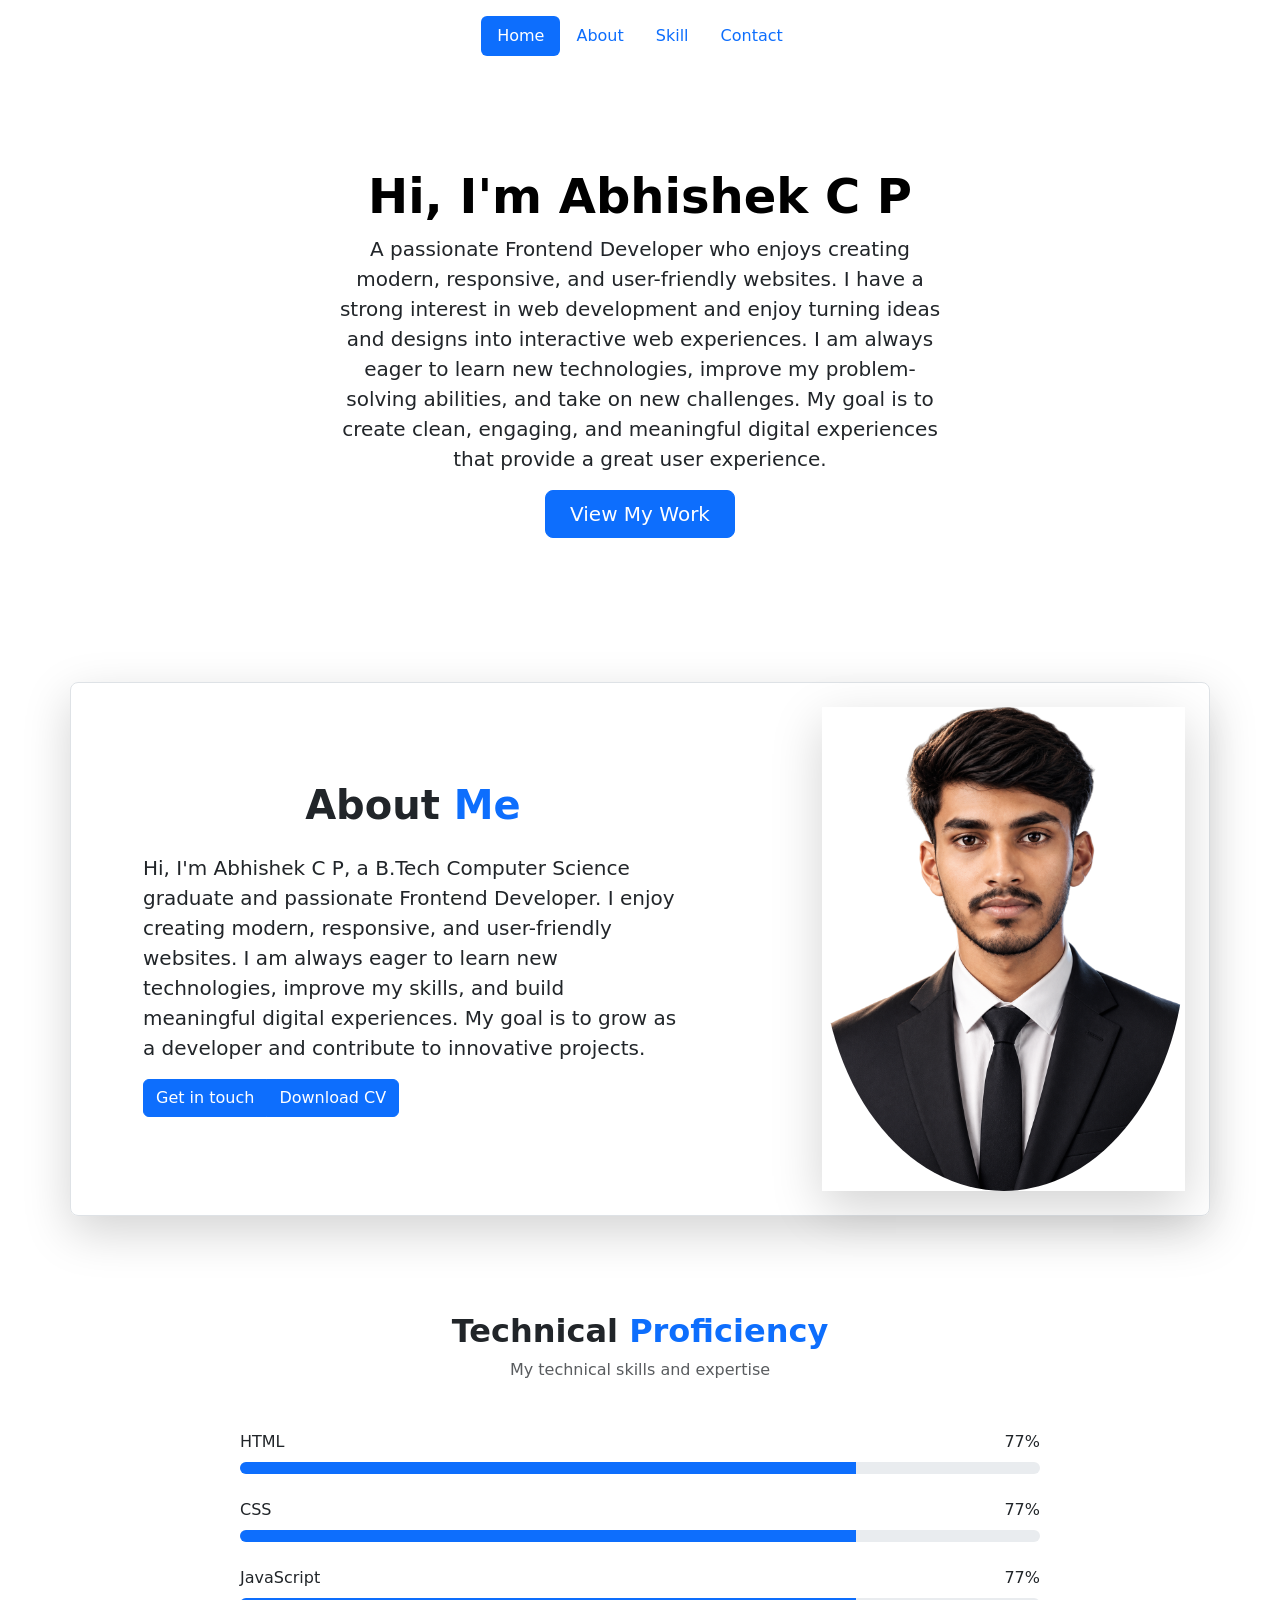
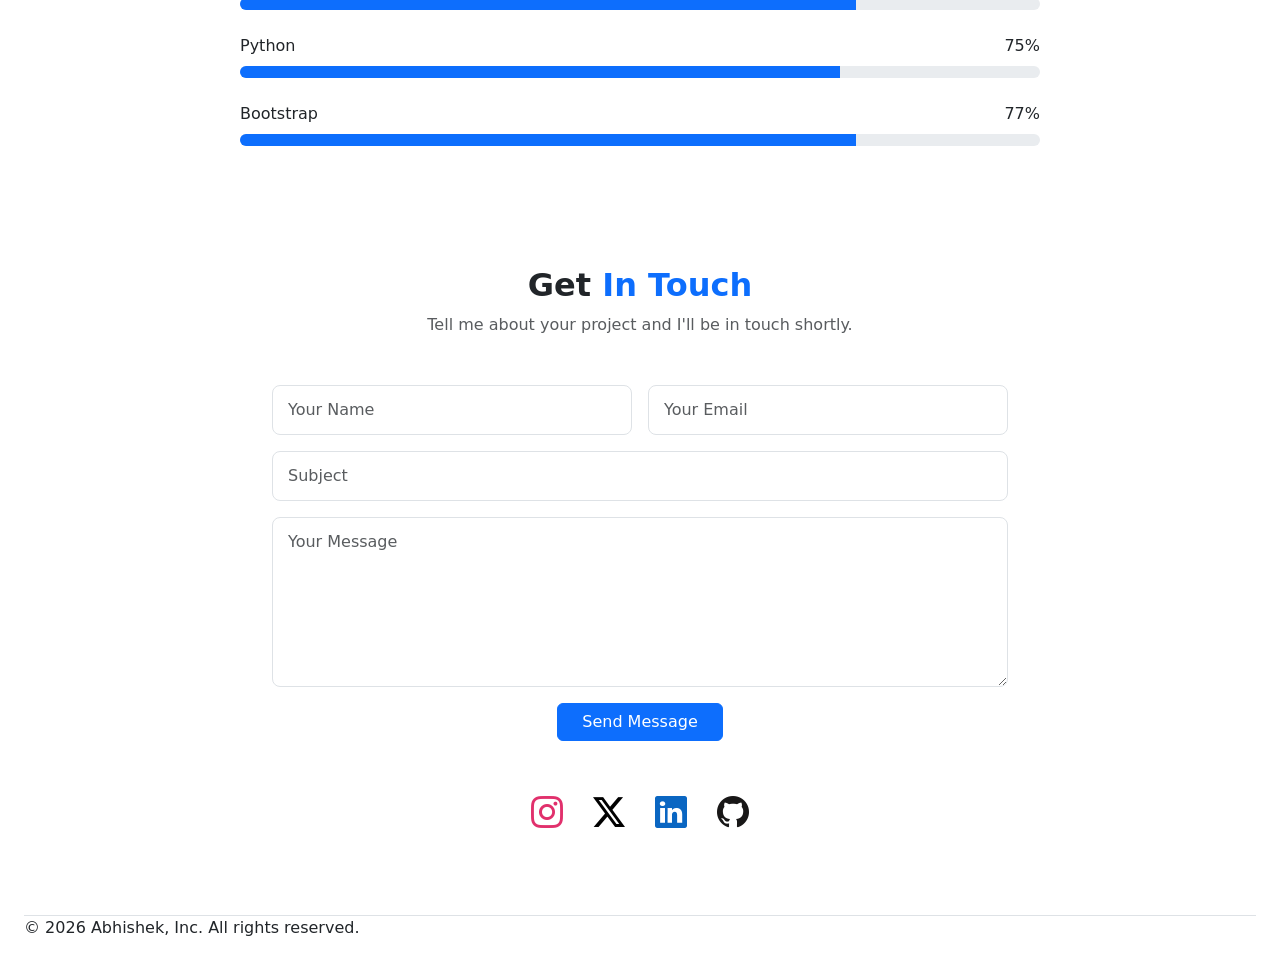
==== index.html @ d49e7604 "Rename portfolio.html to index.html" ====
<!doctype html>
<html lang="en">
  <head>
    <meta charset="utf-8" />
    <meta name="viewport" content="width=device-width, initial-scale=1" />
    <title>Portfolio</title>

    <!-- Bootstrap CSS -->
    <link
      href="https://cdn.jsdelivr.net/npm/bootstrap@5.3.8/dist/css/bootstrap.min.css"
      rel="stylesheet"
      integrity="sha384-sRIl4kxILFvY47J16cr9ZwB07vP4J8+LH7qKQnuqkuIAvNWLzeN8tE5YBujZqJLB"
      crossorigin="anonymous"
    />

    <!-- my  CSS -->
    <link rel="stylesheet" href="./portfolio.css" />
    <!--boottrap icon-->
    <link
  rel="stylesheet"
  href="https://cdn.jsdelivr.net/npm/bootstrap-icons@1.13.1/font/bootstrap-icons.min.css"
/>
  </head>

  <body>
    <!-- Navigation Bar -->
    <header class="d-flex justify-content-center py-3">
      <ul class="nav nav-pills">
        <li class="nav-item">
          <a href="#" class="nav-link active">Home</a>
        </li>
        <li class="nav-item">
          <a href="#about" class="nav-link">About</a>
        </li>
        <li class="nav-item">
          <a href="#skills" class="nav-link">Skill</a>
        </li>
        <li class="nav-item">
          <a href="#contact" class="nav-link">Contact</a>
        </li>
      </ul>
    </header>

    <!-- Home -->
    <section class="px-4 py-5 my-5 text-center">
      <h1 class="display-5 fw-bold text-body-emphasis">
        Hi, I'm Abhishek C P
      </h1>

      <div class="col-lg-6 mx-auto">
        <p class="lead">
          A passionate Frontend Developer who enjoys creating modern,
          responsive, and user-friendly websites. I have a strong interest in
          web development and enjoy turning ideas and designs into interactive
          web experiences. I am always eager to learn new technologies, improve
          my problem-solving abilities, and take on new challenges. My goal is
          to create clean, engaging, and meaningful digital experiences that
          provide a great user experience.
        </p>

        <div class="d-grid gap-2 d-sm-flex justify-content-sm-center">
          <button type="button" class="btn btn-primary btn-lg px-4">
            View My Work
          </button>
        </div>
      </div>
    </section>

    <!-- About Me -->
    <section id="about" class="container py-5">
      <div
        class="row p-4 align-items-center rounded-3 border shadow-lg"
      >
        <div class="col-lg-7 p-3 p-lg-5">
          <h2 class="display-6 fw-bold mb-4 text-center">
            About <span class="text-primary">Me</span>
          </h2>

          <p class="lead">
            Hi, I'm Abhishek C P, a B.Tech Computer Science graduate and
            passionate Frontend Developer. I enjoy creating modern, responsive,
            and user-friendly websites. I am always eager to learn new
            technologies, improve my skills, and build meaningful digital
            experiences. My goal is to grow as a developer and contribute to
            innovative projects.
          </p>

          <div class="btn-group" role="group">
            <button type="button" class="btn btn-primary">
              <a href="#contact" class="text-white text-decoration-none">Get in touch</a>
            </button>

            <button type="button" class="btn btn-primary">
              <a href="./resume.pdf" class="text-white text-decoration-none" download>Download CV</a>
            </button>
          </div>
        </div>

        <div class="col-lg-4 offset-lg-1 p-0 overflow-hidden shadow-lg" style="background-color:#ffffff;">
          <img
            class="img-fluid rounded-circle"
            src="./7082f3d9-29f7-494c-934e-52f96443eb29.png"
            alt="Profile"
          />
        </div>
      </div>
    </section>
    <!--skills-->

<!-- Skills -->
<section id="skills" class="container py-5">
  <div class="text-center mb-5">
    <h2 class="fw-bold">
      Technical <span class="text-primary">Proficiency</span>
    </h2>
    <p class="text-muted">My technical skills and expertise</p>
  </div>

  <div class="skills-showcase">

    <div class="skill-item mb-4">
      <div class="d-flex justify-content-between mb-2">
        <span>HTML</span>
        <span class="percentage">0%</span>
      </div>

      <div class="progress">
        <div
          class="progress-bar"
          data-target="95"
          role="progressbar"
        ></div>
      </div>
    </div>

    <div class="skill-item mb-4">
      <div class="d-flex justify-content-between mb-2">
        <span>CSS</span>
        <span class="percentage">0%</span>
      </div>

      <div class="progress">
        <div
          class="progress-bar"
          data-target="90"
          role="progressbar"
        ></div>
      </div>
    </div>

    <div class="skill-item mb-4">
      <div class="d-flex justify-content-between mb-2">
        <span>JavaScript</span>
        <span class="percentage">0%</span>
      </div>

      <div class="progress">
        <div
          class="progress-bar"
          data-target="80"
          role="progressbar"
        ></div>
      </div>
    </div>

    <div class="skill-item mb-4">
      <div class="d-flex justify-content-between mb-2">
        <span>Python</span>
        <span class="percentage">0%</span>
      </div>

      <div class="progress">
        <div
          class="progress-bar"
          data-target="75"
          role="progressbar"
        ></div>
      </div>
    </div>

    <div class="skill-item mb-4">
      <div class="d-flex justify-content-between mb-2">
        <span>Bootstrap</span>
        <span class="percentage">0%</span>
      </div>

      <div class="progress">
        <div
          class="progress-bar"
          data-target="90"
          role="progressbar"
        ></div>
      </div>
    </div>

  </div>
</section>


    <!-- Contact -->
    <section id="contact" class="py-5">
      <div class="container">
        <div class="text-center mb-5">
          <h2 class="fw-bold">
            Get <span class="text-primary">In Touch</span>
          </h2>

          <p class="text-muted">
            Tell me about your project and I'll be in touch shortly.
          </p>
        </div>

        <div class="row justify-content-center">
          <div class="col-lg-8">
            <form action="https://formspree.io/f/xoeqjdbp" method="post">
              <div class="row g-3">
                <!-- Name -->
                <div class="col-md-6">
                  <input
                    type="text"
                    name="name"
                    class="form-control"
                    placeholder="Your Name"
                    required
                  />
                </div>

                <!-- Email -->
                <div class="col-md-6">
                  <input
                    type="email"
                    name="email"
                    class="form-control"
                    placeholder="Your Email"
                    required
                  />
                </div>

                <!-- Subject -->
                <div class="col-12">
                  <input
                    type="text"
                    name="subject"
                    class="form-control"
                    placeholder="Subject"
                    required
                  />
                </div>

                <!-- Message -->
                <div class="col-12">
                  <textarea
                    name="message"
                    class="form-control"
                    rows="6"
                    placeholder="Your Message"
                    required
                  ></textarea>
                </div>

                <!-- Button -->
                <div class="col-12 text-center">
                  <button type="submit" class="btn btn-primary px-4">
                    Send Message
                  </button>
                </div>
              </div>
            </form>
          </div>
        </div>
<div class="social-links d-flex justify-content-center gap-6 quick mt-5">
<a href="https://www.instagram.com/" target="_blank">
  <i class="bi bi-instagram fs-2"></i>
</a>  <a href="#"><i class="bi bi-twitter-x fs-2"></i></a>
  <a href="https://www.linkedin.com/in/abhishekcp7" target="_blank"><i class="bi bi-linkedin fs-2"></i></a>
  <a href="https://github.com/Abhishekcp07"><i class="bi bi-github fs-2"></i></a>
</div>
      </div>
    </section>

    <!--footer-->

    <div class="d-flex flex-column flex-sm-row justify-content-between  border-top mx-4">
    <p>© 2026 Abhishek, Inc. All rights reserved.</p>
    <ul class="list-unstyled d-flex">
        <li class="ms-3">
            <a class="link-body-emphasis" href="#" aria-label="Instagram">
                <svg class="bi" width="24" height="24">
                    <use xlink:href="#instagram"></use>
                </svg>
            </a>
        </li>
        <li class="ms-3">
            <a class="link-body-emphasis" href="#" aria-label="Facebook">
                <svg class="bi" width="24" height="24" aria-hidden="true">
                    <use xlink:href="#facebook"></use>
                </svg>
            </a>
        </li>
    </ul>
</div>

    <!--  JavaScript -->
    <script src="./portfolio.js"></script>

    <!-- Bootstrap JavaScript -->
    <script
      src="https://cdn.jsdelivr.net/npm/bootstrap@5.3.8/dist/js/bootstrap.bundle.min.js"
      integrity="sha384-FKyoEForCGlyvwx9Hj09JcYn3nv7wiPVlz7YYwJrWVcXK/BmnVDxM+D2scQbITxI"
      crossorigin="anonymous"
    ></script>
  </body>
</html>
---- portfolio.css ----
.contact-section {
  padding: 80px 20px;
  background-color: #f8f9fa;
}

.contact-title {
  text-align: center;
  margin-bottom: 40px;
}

.contact-title h2 {
  font-size: 40px;
  font-weight: 700;
}

.contact-title p {
  color: #6c757d;
  margin-top: 10px;
}

.contact-box {
  max-width: 850px;
  margin: auto;
  background: white;
  padding: 40px;
  border-radius: 15px;
  box-shadow: 0 5px 25px rgba(0, 0, 0, 0.08);
}

.quick {
  display: flex;
  justify-content: center;
  gap: 30px;
  flex-wrap: wrap;
  margin-bottom: 30px;
}

.quick a,
.quick span {
  color: #212529;
  text-decoration: none;
  display: flex;
  align-items: center;
  gap: 8px;
}

.quick i {
  font-size: 20px;
}

/* Social icon colors */

.quick .bi-instagram {
  color: rgb(225, 48, 108);
}

.quick .bi-twitter-x {
  color: #000;
}

.quick .bi-linkedin {
  color: #0a66c2;
}

.quick .bi-github {
  color: #181717;
}

/* Don't change the icon colors on hover */
.quick a:hover {
  text-decoration: none;
}

/* Contact form */

.form-control {
  padding: 12px 15px;
  border-radius: 8px;
}

.form-control:focus {
  box-shadow: 0 0 0 0.2rem rgba(13, 110, 253, 0.15);
}

.btn-submit {
  border: none;
  background-color: #0d6efd;
  color: white;
  padding: 12px 30px;
  border-radius: 8px;
  font-size: 16px;
  margin-top: 10px;
  cursor: pointer;
}

.btn-submit:hover {
  background-color: #0b5ed7;
}

/* Skills */

.skills-showcase {
  max-width: 800px;
  margin: auto;
}

.progress {
  height: 12px;
}

.progress-bar {
  width: 0;
  transition: width 0.2s;
}

/* Mobile */

@media (max-width: 576px) {
  .contact-box {
    padding: 25px 20px;
  }

  .contact-title h2 {
    font-size: 32px;
  }

  .quick {
    flex-direction: column;
    align-items: center;
    gap: 15px;
  }
}
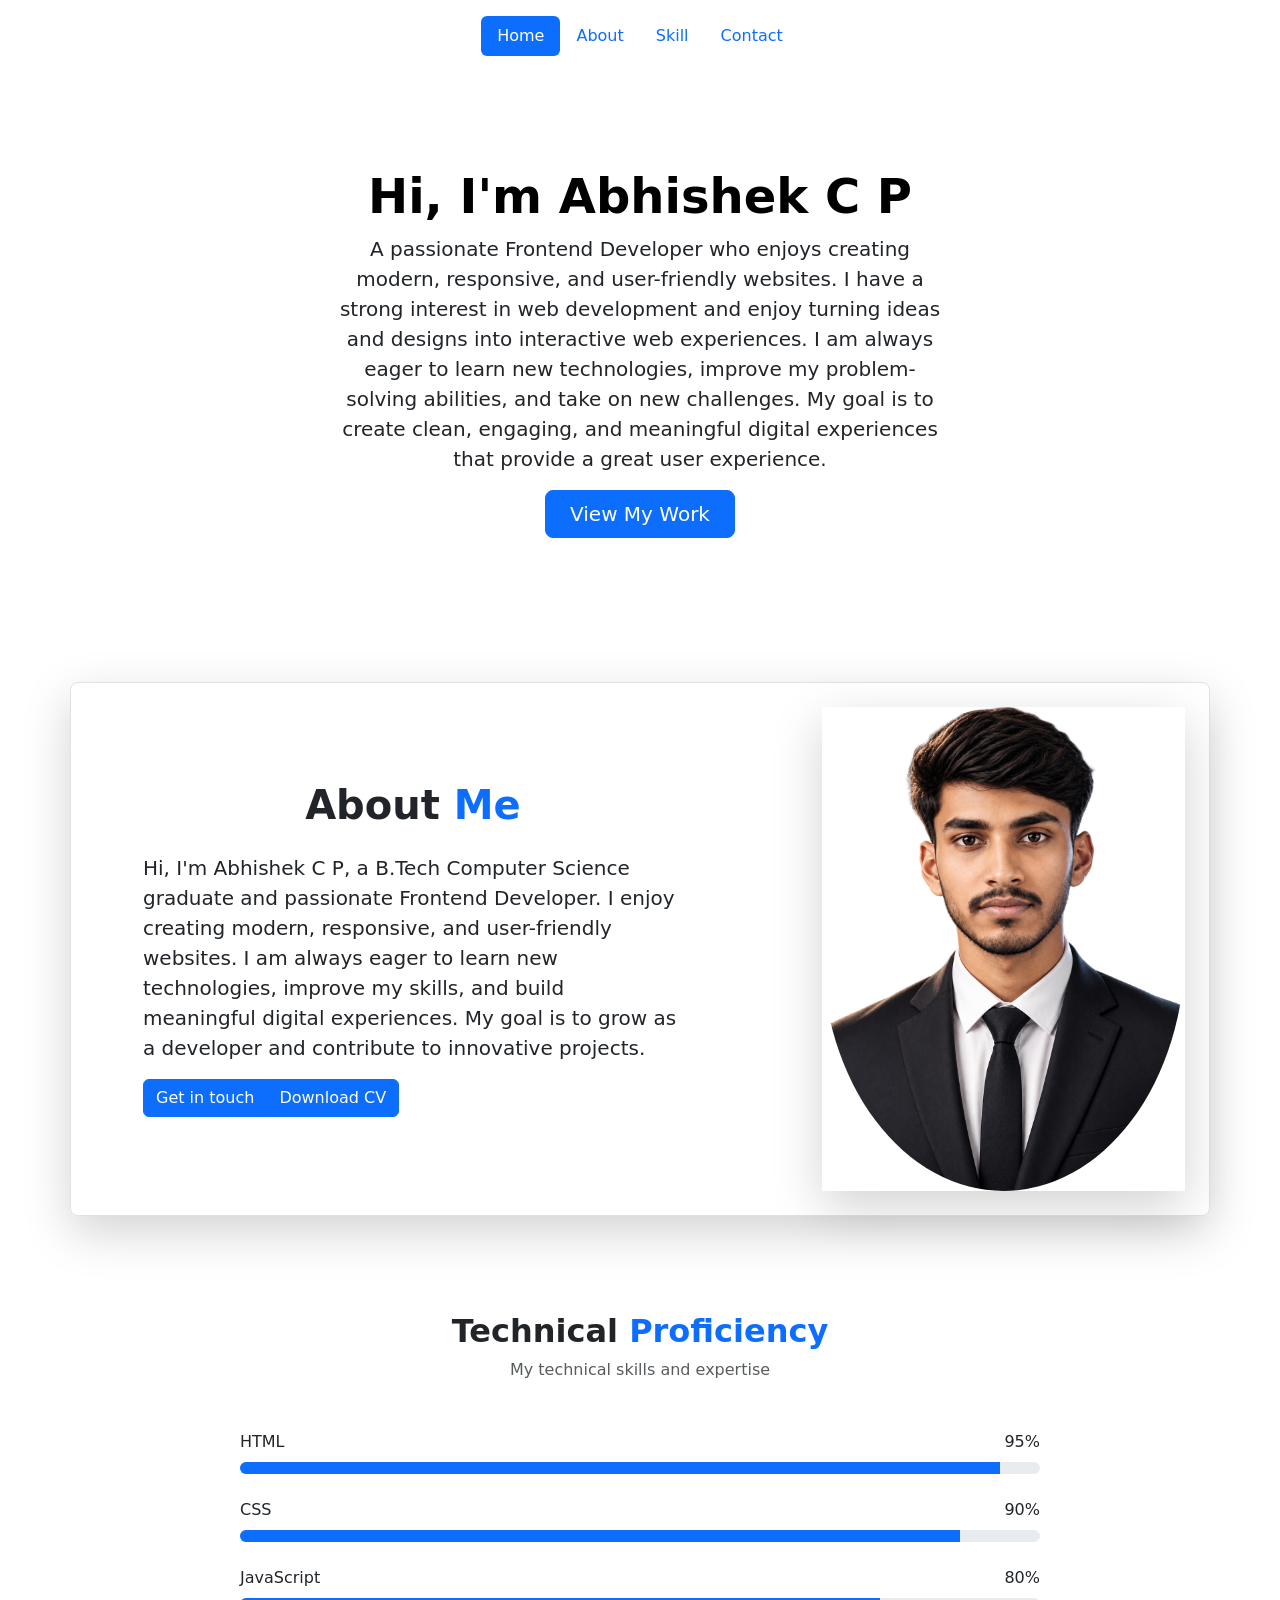
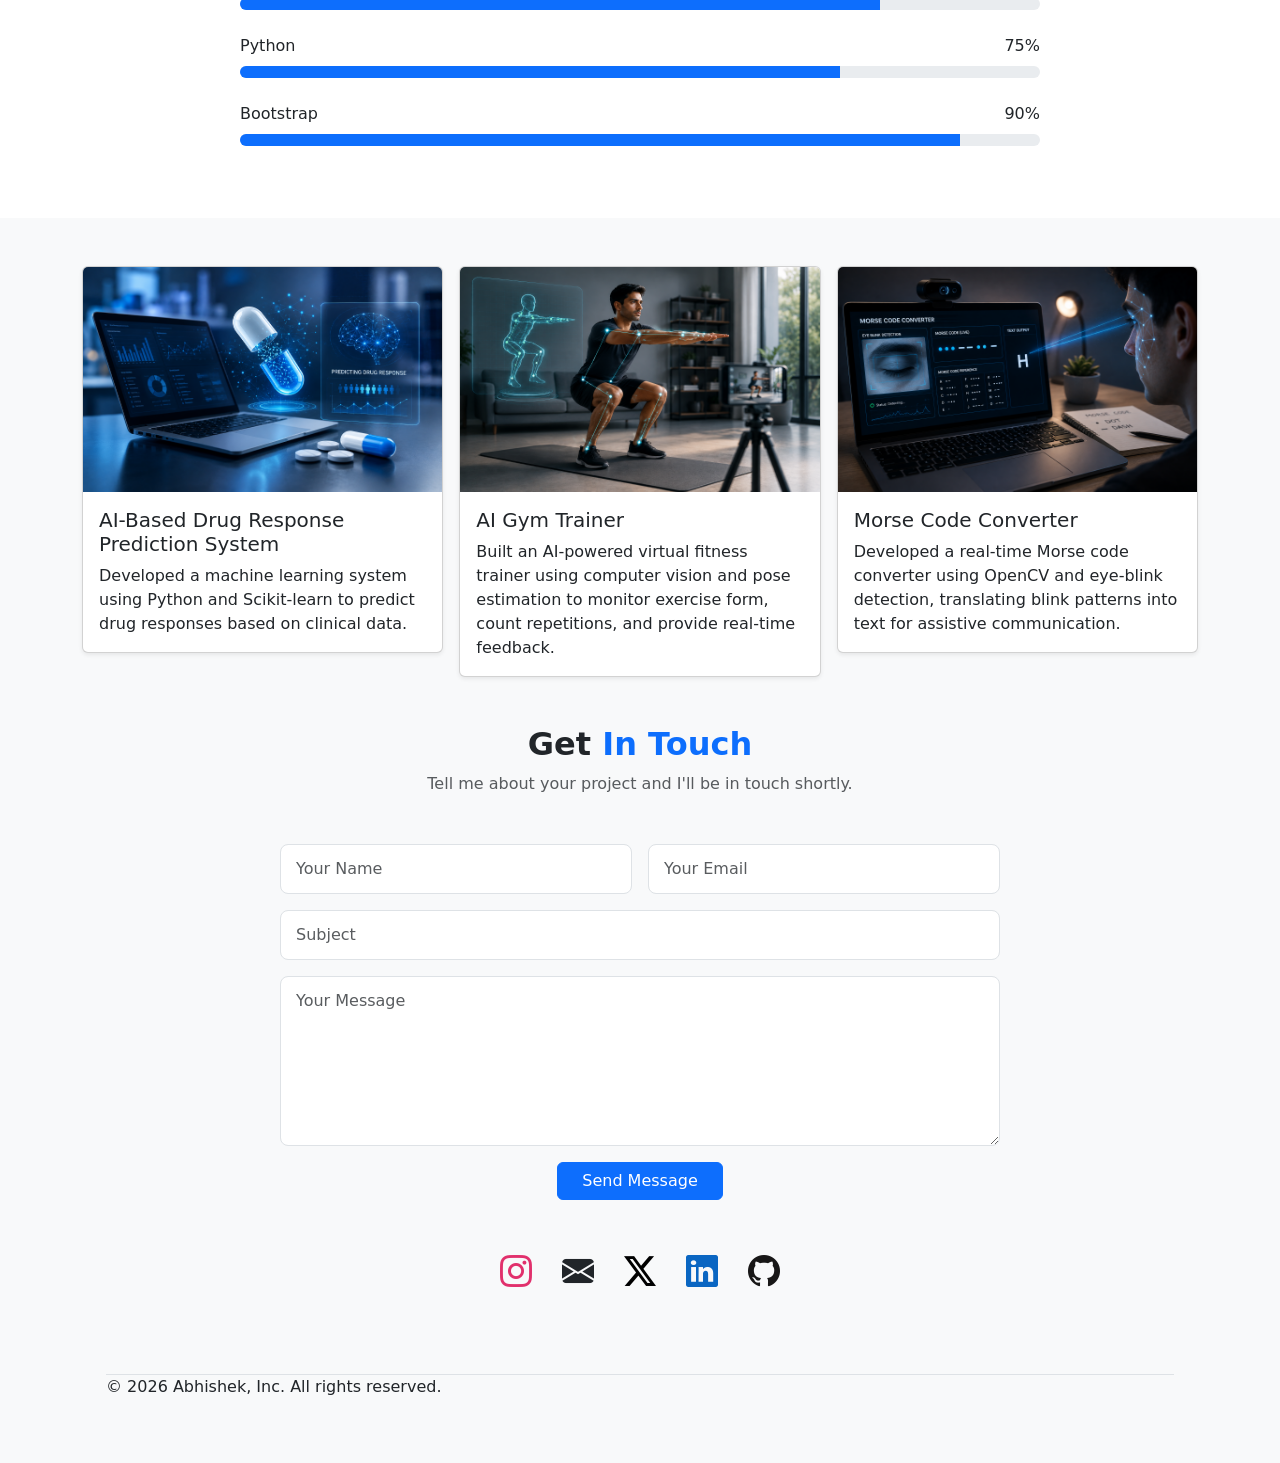
==== commit 5bf75578: "new change" ====
--- a/index.html
+++ b/index.html
@@ -17,9 +17,9 @@
     <link rel="stylesheet" href="./portfolio.css" />
     <!--boottrap icon-->
     <link
-  rel="stylesheet"
-  href="https://cdn.jsdelivr.net/npm/bootstrap-icons@1.13.1/font/bootstrap-icons.min.css"
-/>
+      rel="stylesheet"
+      href="https://cdn.jsdelivr.net/npm/bootstrap-icons@1.13.1/font/bootstrap-icons.min.css"
+    />
   </head>
 
   <body>
@@ -43,9 +43,7 @@
 
     <!-- Home -->
     <section class="px-4 py-5 my-5 text-center">
-      <h1 class="display-5 fw-bold text-body-emphasis">
-        Hi, I'm Abhishek C P
-      </h1>
+      <h1 class="display-5 fw-bold text-body-emphasis">Hi, I'm Abhishek C P</h1>
 
       <div class="col-lg-6 mx-auto">
         <p class="lead">
@@ -60,7 +58,7 @@
 
         <div class="d-grid gap-2 d-sm-flex justify-content-sm-center">
           <button type="button" class="btn btn-primary btn-lg px-4">
-            View My Work
+            <a href="#works" class="text-white text-decoration-none">View My Work</a>
           </button>
         </div>
       </div>
@@ -68,9 +66,7 @@
 
     <!-- About Me -->
     <section id="about" class="container py-5">
-      <div
-        class="row p-4 align-items-center rounded-3 border shadow-lg"
-      >
+      <div class="row p-4 align-items-center rounded-3 border shadow-lg">
         <div class="col-lg-7 p-3 p-lg-5">
           <h2 class="display-6 fw-bold mb-4 text-center">
             About <span class="text-primary">Me</span>
@@ -87,16 +83,26 @@
 
           <div class="btn-group" role="group">
             <button type="button" class="btn btn-primary">
-              <a href="#contact" class="text-white text-decoration-none">Get in touch</a>
+              <a href="#contact" class="text-white text-decoration-none"
+                >Get in touch</a
+              >
             </button>
 
             <button type="button" class="btn btn-primary">
-              <a href="./resume.pdf" class="text-white text-decoration-none" download>Download CV</a>
+              <a
+                href="./resume.pdf"
+                class="text-white text-decoration-none"
+                download
+                >Download CV</a
+              >
             </button>
           </div>
         </div>
 
-        <div class="col-lg-4 offset-lg-1 p-0 overflow-hidden shadow-lg" style="background-color:#ffffff;">
+        <div
+          class="col-lg-4 offset-lg-1 p-0 overflow-hidden shadow-lg"
+          style="background-color: #ffffff"
+        >
           <img
             class="img-fluid rounded-circle"
             src="./7082f3d9-29f7-494c-934e-52f96443eb29.png"
@@ -107,95 +113,144 @@
     </section>
     <!--skills-->
 
-<!-- Skills -->
-<section id="skills" class="container py-5">
-  <div class="text-center mb-5">
-    <h2 class="fw-bold">
-      Technical <span class="text-primary">Proficiency</span>
-    </h2>
-    <p class="text-muted">My technical skills and expertise</p>
-  </div>
-
-  <div class="skills-showcase">
-
-    <div class="skill-item mb-4">
-      <div class="d-flex justify-content-between mb-2">
-        <span>HTML</span>
-        <span class="percentage">0%</span>
-      </div>
-
-      <div class="progress">
-        <div
-          class="progress-bar"
-          data-target="95"
-          role="progressbar"
-        ></div>
-      </div>
+    <!-- Skills -->
+    <section id="skills" class="container py-5">
+      <div class="text-center mb-5">
+        <h2 class="fw-bold">
+          Technical <span class="text-primary">Proficiency</span>
+        </h2>
+        <p class="text-muted">My technical skills and expertise</p>
+      </div>
+
+      <div class="skills-showcase">
+        <div class="skill-item mb-4">
+          <div class="d-flex justify-content-between mb-2">
+            <span>HTML</span>
+            <span class="percentage">0%</span>
+          </div>
+
+          <div class="progress">
+            <div class="progress-bar" data-target="95" role="progressbar"></div>
+          </div>
+        </div>
+
+        <div class="skill-item mb-4">
+          <div class="d-flex justify-content-between mb-2">
+            <span>CSS</span>
+            <span class="percentage">0%</span>
+          </div>
+
+          <div class="progress">
+            <div class="progress-bar" data-target="90" role="progressbar"></div>
+          </div>
+        </div>
+
+        <div class="skill-item mb-4">
+          <div class="d-flex justify-content-between mb-2">
+            <span>JavaScript</span>
+            <span class="percentage">0%</span>
+          </div>
+
+          <div class="progress">
+            <div class="progress-bar" data-target="80" role="progressbar"></div>
+          </div>
+        </div>
+
+        <div class="skill-item mb-4">
+          <div class="d-flex justify-content-between mb-2">
+            <span>Python</span>
+            <span class="percentage">0%</span>
+          </div>
+
+          <div class="progress">
+            <div class="progress-bar" data-target="75" role="progressbar"></div>
+          </div>
+        </div>
+
+        <div class="skill-item mb-4">
+          <div class="d-flex justify-content-between mb-2">
+            <span>Bootstrap</span>
+            <span class="percentage">0%</span>
+          </div>
+
+          <div class="progress">
+            <div class="progress-bar" data-target="90" role="progressbar"></div>
+          </div>
+        </div>
+      </div>
+    </section>
+    <!--works-->
+
+    <div class="album py-5 bg-body-tertiary " id="works" >
+      <div class="container">
+        <div class="row row-cols-1 row-cols-sm-2 row-cols-md-3 g-3">
+          <div class="col">
+            <div class="card shadow-sm">
+              <img
+                aria-label="Placeholder: Thumbnail"
+                class="bd-placeholder-img card-img-top"
+                height="225"
+                preserveAspectRatio="xMidYMid slice"
+                role="img"
+                width="100%"
+                src="./f80fca54-a842-4311-804f-ae3128e94710.png"
+              >
+              <div class="card-body">
+                <h5 class="subheading">AI-Based Drug Response Prediction System</h5>                
+                <p class="card-text">
+                  Developed a machine learning system using Python and Scikit-learn to predict drug responses based on clinical data.
+                </p>
+                
+              </div>
+            </div>
+          </div>
+          <div class="col">
+            <div class="card shadow-sm">
+              <img
+                aria-label="Placeholder: Thumbnail"
+                class="bd-placeholder-img card-img-top"
+                height="225"
+                preserveAspectRatio="xMidYMid slice"
+                role="img"
+                width="100%"
+                src="./10349abd-5133-4e79-a1a3-b7f6bd78fa53.png"
+              >
+          
+              <div class="card-body">
+                <h5 class="subheading">AI Gym Trainer</h5> 
+                <p class="card-text">
+                  Built an AI-powered virtual fitness trainer using computer vision and pose estimation to monitor exercise form, count repetitions, and provide real-time feedback.
+                </p>
+                
+              </div>
+            </div>
+          </div>
+          <div class="col">
+            <div class="card shadow-sm">
+              <img
+                aria-label="Placeholder: Thumbnail"
+                class="bd-placeholder-img card-img-top"
+                height="225"
+                preserveAspectRatio="xMidYMid slice"
+                role="img"
+                width="100%"
+                src="./e16bfb36-50ba-419a-958a-86a639dc1b6d.png"
+              >
+
+              <div class="card-body">
+                <h5 class="subheading">Morse Code Converter</h5> 
+                <p class="card-text">
+                  Developed a real-time Morse code converter using OpenCV and eye-blink detection, translating blink patterns into text for assistive communication.
+                </p>
+                
+                
+              </div>
+            </div>
+          </div>
+          
+          
+
     </div>
-
-    <div class="skill-item mb-4">
-      <div class="d-flex justify-content-between mb-2">
-        <span>CSS</span>
-        <span class="percentage">0%</span>
-      </div>
-
-      <div class="progress">
-        <div
-          class="progress-bar"
-          data-target="90"
-          role="progressbar"
-        ></div>
-      </div>
-    </div>
-
-    <div class="skill-item mb-4">
-      <div class="d-flex justify-content-between mb-2">
-        <span>JavaScript</span>
-        <span class="percentage">0%</span>
-      </div>
-
-      <div class="progress">
-        <div
-          class="progress-bar"
-          data-target="80"
-          role="progressbar"
-        ></div>
-      </div>
-    </div>
-
-    <div class="skill-item mb-4">
-      <div class="d-flex justify-content-between mb-2">
-        <span>Python</span>
-        <span class="percentage">0%</span>
-      </div>
-
-      <div class="progress">
-        <div
-          class="progress-bar"
-          data-target="75"
-          role="progressbar"
-        ></div>
-      </div>
-    </div>
-
-    <div class="skill-item mb-4">
-      <div class="d-flex justify-content-between mb-2">
-        <span>Bootstrap</span>
-        <span class="percentage">0%</span>
-      </div>
-
-      <div class="progress">
-        <div
-          class="progress-bar"
-          data-target="90"
-          role="progressbar"
-        ></div>
-      </div>
-    </div>
-
-  </div>
-</section>
-
 
     <!-- Contact -->
     <section id="contact" class="py-5">
@@ -268,37 +323,51 @@
             </form>
           </div>
         </div>
-<div class="social-links d-flex justify-content-center gap-6 quick mt-5">
-<a href="https://www.instagram.com/" target="_blank">
-  <i class="bi bi-instagram fs-2"></i>
-</a>  <a href="#"><i class="bi bi-twitter-x fs-2"></i></a>
-  <a href="https://www.linkedin.com/in/abhishekcp7" target="_blank"><i class="bi bi-linkedin fs-2"></i></a>
-  <a href="https://github.com/Abhishekcp07"><i class="bi bi-github fs-2"></i></a>
-</div>
+        <div
+          class="social-links d-flex justify-content-center gap-6 quick mt-5"
+        >
+          <a href="https://www.instagram.com/" target="_blank">
+            <i class="bi bi-instagram fs-2"></i>
+          </a>
+          <a href="mailto:abhishekcp122333@gmail.com">
+            <i class="bi bi-envelope-fill fs-2"></i>
+          </a>
+
+
+          <a href="https://x.com"><i class="bi bi-twitter-x fs-2"></i></a>
+          <a href="https://www.linkedin.com/in/abhishekcp7" target="_blank"
+            ><i class="bi bi-linkedin fs-2"></i
+          ></a>
+          <a href="https://github.com/Abhishekcp07"
+            ><i class="bi bi-github fs-2"></i
+          ></a>
+        </div>
       </div>
     </section>
 
     <!--footer-->
 
-    <div class="d-flex flex-column flex-sm-row justify-content-between  border-top mx-4">
-    <p>© 2026 Abhishek, Inc. All rights reserved.</p>
-    <ul class="list-unstyled d-flex">
+    <div
+      class="d-flex flex-column flex-sm-row justify-content-between border-top mx-4"
+    >
+      <p>© 2026 Abhishek, Inc. All rights reserved.</p>
+      <ul class="list-unstyled d-flex">
         <li class="ms-3">
-            <a class="link-body-emphasis" href="#" aria-label="Instagram">
-                <svg class="bi" width="24" height="24">
-                    <use xlink:href="#instagram"></use>
-                </svg>
-            </a>
+          <a class="link-body-emphasis" href="#" aria-label="Instagram">
+            <svg class="bi" width="24" height="24">
+              <use xlink:href="#instagram"></use>
+            </svg>
+          </a>
         </li>
         <li class="ms-3">
-            <a class="link-body-emphasis" href="#" aria-label="Facebook">
-                <svg class="bi" width="24" height="24" aria-hidden="true">
-                    <use xlink:href="#facebook"></use>
-                </svg>
-            </a>
-        </li>
-    </ul>
-</div>
+          <a class="link-body-emphasis" href="#" aria-label="Facebook">
+            <svg class="bi" width="24" height="24" aria-hidden="true">
+              <use xlink:href="#facebook"></use>
+            </svg>
+          </a>
+        </li>
+      </ul>
+    </div>
 
     <!--  JavaScript -->
     <script src="./portfolio.js"></script>
--- a/portfolio.css
+++ b/portfolio.css
@@ -66,6 +66,7 @@
   color: #181717;
 }
 
+
 /* Don't change the icon colors on hover */
 .quick a:hover {
   text-decoration: none;
